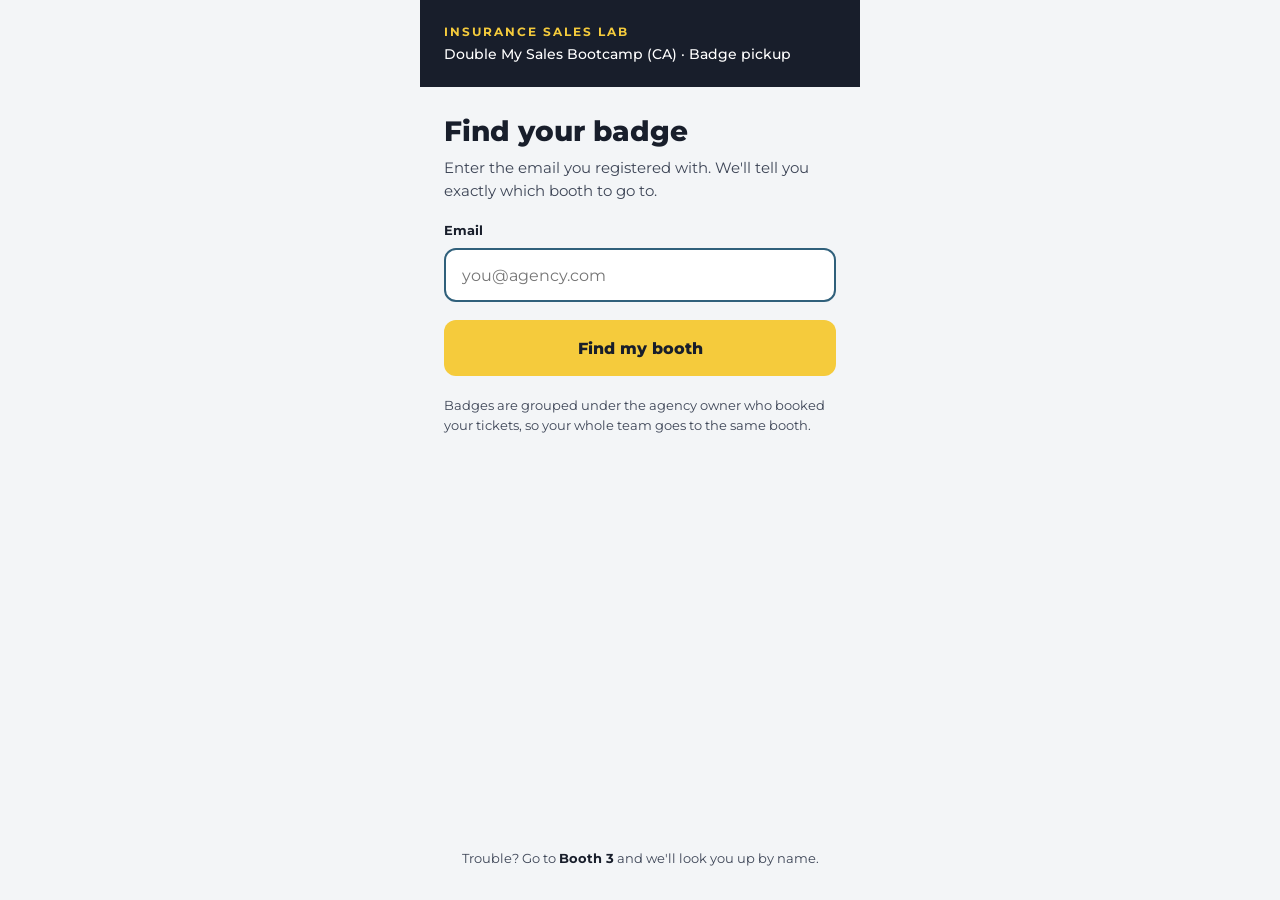
==== index.html @ 37328496 "Badge pickup pages for GitHub Pages + Apps Script backend v2 Attendee and staff pages call the Apps " ====
<!DOCTYPE html>
<html lang="en">
<head>
<meta charset="utf-8">
<meta name="viewport" content="width=device-width, initial-scale=1">
<meta name="robots" content="noindex, nofollow">
<title>Badge Pickup · Insurance Sales Lab</title>
<link rel="preconnect" href="https://fonts.googleapis.com">
<link rel="preconnect" href="https://fonts.gstatic.com" crossorigin>
<link href="https://fonts.googleapis.com/css2?family=Montserrat:wght@400;500;600;700;800&display=swap" rel="stylesheet">
<link rel="stylesheet" href="styles.css">
<style>
  .wrap { max-width: 440px; margin: 0 auto; min-height: 100vh; display: flex; flex-direction: column; }
  header { background: #181e2b; padding: 24px; }
  main { flex: 1; padding: 28px 24px; }
  section { display: flex; flex-direction: column; gap: 20px; }
  form { display: flex; flex-direction: column; gap: 10px; }
  .card { background: #fff; border-radius: 16px; padding: 20px; display: flex; flex-direction: column; gap: 14px; }
  .kicker { font-size: 12px; font-weight: 700; letter-spacing: 1px; color: #3d4556; }
  .big-name { font-size: 26px; font-weight: 800; }
  .rule { height: 1px; background: #e2e6eb; }
  .grid2 { display: grid; grid-template-columns: 1fr 1fr; gap: 12px; }
  .val { font-size: 15px; font-weight: 700; margin-top: 2px; }
  .booth { background: #0b7a75; color: #fff; border-radius: 20px; padding: 28px 24px; text-align: center; }
  .booth .go { font-size: 14px; font-weight: 600; letter-spacing: 1px; }
  .booth .num { font-size: 64px; font-weight: 800; line-height: 1; margin-top: 4px; }
  .ok { display: flex; align-items: center; gap: 10px; font-size: 15px; font-weight: 700; color: #0b7a75; }
  .note { padding: 16px; border-radius: 12px; background: #fdf3cf; font-size: 14px; line-height: 1.5; font-weight: 600; }
  .gold { background: #f5cb3c; border-radius: 20px; padding: 28px 24px; display: flex; flex-direction: column; gap: 12px; }
  .gold p { color: #181e2b; font-weight: 600; }
  .help { background: #30607b; color: #fff; border-radius: 16px; padding: 20px; }
  .help p { color: #fff; margin-top: 6px; }
  .match { text-align: left; background: #fff; border: 2px solid #e2e6eb; border-radius: 12px; padding: 14px 16px; font-size: 15px; color: #181e2b; cursor: pointer; width: 100%; }
  .match strong { display: block; font-weight: 800; }
  .match span { font-size: 13px; color: #3d4556; }
  footer { padding: 20px 24px 32px; font-size: 13px; line-height: 1.5; color: #3d4556; text-align: center; }
</style>
</head>
<body>
<div class="wrap">
  <header>
    <div class="brand">INSURANCE SALES LAB</div>
    <div class="sub"><span data-event></span> · Badge pickup</div>
  </header>
  <main>
    <div class="banner" id="net-err" role="alert" hidden style="margin-bottom:20px"></div>

    <!-- 1. Enter email -->
    <section id="s-form">
      <div>
        <h1>Find your badge</h1>
        <p style="margin-top:10px">Enter the email you registered with. We'll tell you exactly which booth to go to.</p>
      </div>
      <form id="email-form" novalidate>
        <label class="lbl" for="email">Email</label>
        <input class="field" id="email" type="email" inputmode="email" autocomplete="email" autocapitalize="off" spellcheck="false" placeholder="you@agency.com" maxlength="254">
        <button class="btn btn-gold" id="email-btn" type="submit" style="margin-top:8px">Find my booth</button>
      </form>
      <p class="muted">Badges are grouped under the agency owner who booked your tickets, so your whole team goes to the same booth.</p>
    </section>

    <!-- 2. Go to booth -->
    <section id="s-go" hidden>
      <div class="ok">
        <svg width="24" height="24" viewBox="0 0 24 24" fill="none" stroke="#0b7a75" stroke-width="2.5" stroke-linecap="round" stroke-linejoin="round" aria-hidden="true"><circle cx="12" cy="12" r="10"/><path d="m8 12 3 3 5-6"/></svg>
        <span>You're confirmed, <span id="go-first"></span></span>
      </div>
      <div class="booth"><div class="go">GO TO</div><div class="num" id="go-booth"></div></div>
      <div class="card">
        <div>
          <div class="kicker">YOUR BADGE IS UNDER</div>
          <div class="big-name" id="go-ao"></div>
          <div class="muted">Agency owner who booked your group</div>
        </div>
        <div class="rule"></div>
        <div class="grid2">
          <div><div class="muted">Attendee</div><div class="val" id="go-attendee"></div></div>
          <div><div class="muted">Group size</div><div class="val" id="go-size"></div></div>
        </div>
      </div>
      <div class="note">Show this screen to the team member at the booth. You'll pick up badges for your whole group.</div>
      <button class="btn-ghost" type="button" data-restart>Not you? Start over</button>
    </section>

    <!-- 3. Already picked up -->
    <section id="s-picked" hidden>
      <div class="gold">
        <h1>Your group's badges are already picked up!</h1>
        <p>Get with your team for your badge. No need to wait in line.</p>
      </div>
      <div class="card">
        <div>
          <div class="muted">Picked up by</div>
          <div class="big-name" id="pk-by" style="font-size:20px"></div>
          <div class="muted" id="pk-at"></div>
        </div>
        <div class="rule"></div>
        <div><div class="muted">Your group</div><div class="val" id="pk-group"></div></div>
      </div>
      <p class="muted" style="text-align:center">Can't find your team? Go to <strong id="pk-booth" style="color:#181e2b"></strong> and show this screen.</p>
      <button class="btn-ghost" type="button" data-restart>Not you? Start over</button>
    </section>

    <!-- 4. Not found -->
    <section id="s-notfound" hidden>
      <div>
        <h1>We couldn't find that email</h1>
        <p style="margin-top:10px">Check the spelling, or search by your first and last name instead.</p>
      </div>
      <form id="name-form" novalidate>
        <label class="lbl" for="name">Your first and last name</label>
        <input class="field" id="name" type="text" autocomplete="name" placeholder="Jane Smith" maxlength="100">
        <div class="err" id="name-err" role="alert" hidden></div>
        <button class="btn btn-gold" id="name-btn" type="submit" style="margin-top:8px">Search by name</button>
      </form>
      <button class="btn-ghost" type="button" data-restart>Try a different email</button>
      <div class="help">
        <strong>Still stuck?</strong>
        <p>Go to <strong>Booth <span data-help></span></strong>, our help desk. We'll look you up by your name or your agency owner's name.</p>
      </div>
    </section>

    <!-- 5. A few name matches -->
    <section id="s-matches" hidden>
      <div>
        <h1>Which one is you?</h1>
        <p style="margin-top:10px">Tap your name.</p>
      </div>
      <div id="match-list" style="display:flex;flex-direction:column;gap:10px"></div>
      <button class="btn-ghost" type="button" data-restart>Start over</button>
    </section>
  </main>
  <footer id="foot">Trouble? Go to <strong style="color:#181e2b">Booth <span data-help></span></strong> and we'll look you up by name.</footer>
</div>

<script src="config.js"></script>
<script>
  var CFG = window.BADGE_CONFIG;
  var SECTIONS = ['s-form', 's-go', 's-picked', 's-notfound', 's-matches'];
  function $(id) { return document.getElementById(id); }

  document.querySelectorAll('[data-event]').forEach(function (n) { n.textContent = CFG.EVENT_NAME; });
  document.querySelectorAll('[data-help]').forEach(function (n) { n.textContent = CFG.HELP_BOOTH; });

  function show(id) {
    SECTIONS.forEach(function (s) { $(s).hidden = (s !== id); });
    $('foot').hidden = (id !== 's-form');
    $('net-err').hidden = true;
    window.scrollTo(0, 0);
  }

  function busy(btn, on, label) {
    btn.disabled = on;
    btn.textContent = on ? 'Checking…' : label;
  }
  function idle() {
    busy($('email-btn'), false, 'Find my booth');
    busy($('name-btn'), false, 'Search by name');
  }

  function fail(err) {
    idle();
    var b = $('net-err');
    b.textContent = (err && err.message) || 'Something went wrong. Try again.';
    b.hidden = false;
  }

  function badges(n) { return n + (n === 1 ? ' badge' : ' badges'); }

  function nameError(msg) {
    $('name-err').textContent = msg;
    $('name-err').hidden = false;
  }

  function render(r) {
    idle();
    if (r.status === 'go') {
      $('go-first').textContent = r.firstName;
      $('go-booth').textContent = 'BOOTH ' + r.booth;
      $('go-ao').textContent = r.ao;
      $('go-attendee').textContent = r.attendee;
      $('go-size').textContent = badges(r.size);
      show('s-go');
    } else if (r.status === 'picked') {
      $('pk-by').textContent = r.pickedBy || 'Someone in your group';
      $('pk-at').textContent = 'at Booth ' + r.booth + (r.pickedAt ? ' · ' + r.pickedAt : '');
      $('pk-group').textContent = r.ao + ' · ' + badges(r.size);
      $('pk-booth').textContent = 'Booth ' + r.booth;
      show('s-picked');
    } else if (r.status === 'matches') {
      var list = $('match-list');
      list.innerHTML = '';
      r.matches.forEach(function (m) {
        var b = document.createElement('button');
        b.type = 'button';
        b.className = 'match';
        var s = document.createElement('strong');
        s.textContent = m.attendee;
        var sp = document.createElement('span');
        sp.textContent = 'Group: ' + m.ao;
        b.appendChild(s);
        b.appendChild(sp);
        b.addEventListener('click', function () { render(m); });
        list.appendChild(b);
      });
      show('s-matches');
    }
  }

  $('email-form').addEventListener('submit', function (e) {
    e.preventDefault();
    var v = $('email').value.trim();
    if (!v) { $('email').focus(); return; }
    busy($('email-btn'), true);
    badgeApi('lookupEmail', { email: v }).then(function (r) {
      if (r.status === 'notfound') {
        idle();
        $('name-err').hidden = true;
        show('s-notfound');
        return;
      }
      render(r);
    }, fail);
  });

  $('name-form').addEventListener('submit', function (e) {
    e.preventDefault();
    var v = $('name').value.trim();
    if (!v) { $('name').focus(); return; }
    $('name-err').hidden = true;
    busy($('name-btn'), true);
    badgeApi('lookupName', { name: v }).then(function (r) {
      idle();
      if (r.status === 'needfull') return nameError('Enter your first and last name.');
      if (r.status === 'toomany') return nameError('A few people match that. Type your full first and last name.');
      if (r.status === 'notfound') return nameError("No match for that name either. Go to Booth " + CFG.HELP_BOOTH + " and we'll find you.");
      render(r);
    }, fail);
  });

  document.querySelectorAll('[data-restart]').forEach(function (b) {
    b.addEventListener('click', function () {
      $('email').value = '';
      $('name').value = '';
      $('name-err').hidden = true;
      show('s-form');
    });
  });
</script>
</body>
</html>
---- styles.css ----
/* Shared styles for the attendee and staff pages. ISL brand: navy #181e2b, blue #30607b, green #0b7a75, gold #f5cb3c, Montserrat. */
* { box-sizing: border-box; }
[hidden] { display: none !important; }
html { -webkit-text-size-adjust: 100%; }
body { margin: 0; background: #f3f5f7; font-family: Montserrat, Arial, sans-serif; color: #181e2b; }
button, input, select { font-family: inherit; }
:focus-visible { outline: 3px solid #f5cb3c; outline-offset: 2px; }

.brand { font-size: 12px; font-weight: 700; letter-spacing: 2px; color: #f5cb3c; }
.sub { margin-top: 6px; font-size: 14px; font-weight: 500; color: #fff; }
h1 { margin: 0; font-size: 28px; font-weight: 800; line-height: 1.15; }
p { margin: 0; font-size: 15px; line-height: 1.5; color: #3d4556; }
.muted { font-size: 13px; color: #3d4556; }
.lbl { font-size: 13px; font-weight: 700; }
.sr-only { position: absolute; width: 1px; height: 1px; padding: 0; margin: -1px; overflow: hidden; clip: rect(0 0 0 0); border: 0; }

.field { height: 54px; width: 100%; border: 2px solid #30607b; border-radius: 12px; padding: 0 16px; font-size: 16px; background: #fff; color: #181e2b; }
.btn { height: 56px; width: 100%; border: 0; border-radius: 12px; font-size: 16px; font-weight: 800; cursor: pointer; }
.btn-gold { background: #f5cb3c; color: #181e2b; }
.btn-green { background: #0b7a75; color: #fff; }
.btn:disabled { opacity: .6; cursor: default; }
.btn-ghost { height: 48px; border: 0; background: transparent; color: #30607b; font-size: 15px; font-weight: 700; cursor: pointer; }

.err { font-size: 13px; font-weight: 600; color: #b4441c; }
.banner { padding: 14px 16px; border-radius: 12px; background: #fbe4dc; color: #7a2a10; font-size: 14px; font-weight: 600; line-height: 1.4; }
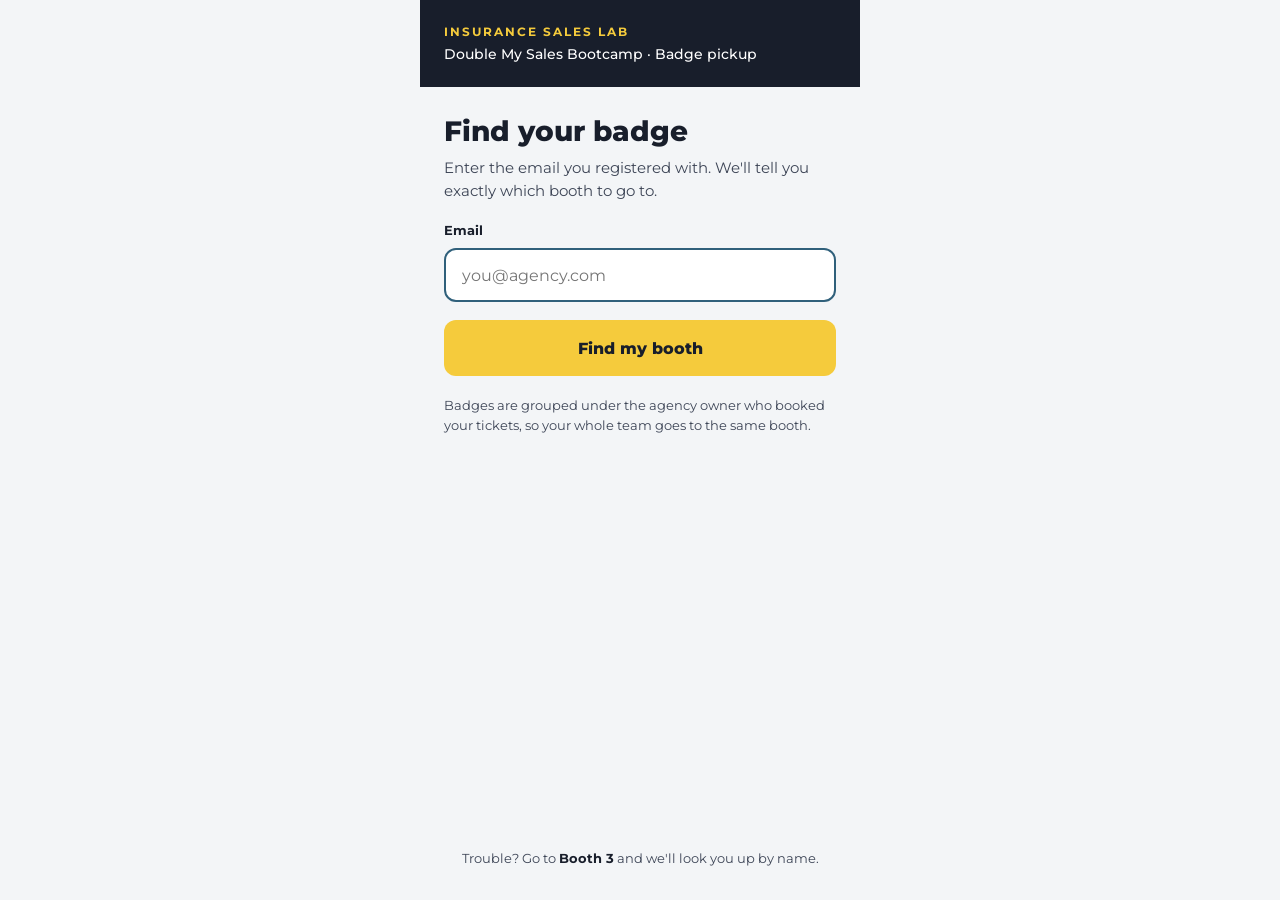
==== commit 09a1a726: "Not-found screen: send people to the help desk booth first Big 'Go to Booth 3' block like the booth " ====
--- a/index.html
+++ b/index.html
@@ -5,6 +5,9 @@
 <meta name="viewport" content="width=device-width, initial-scale=1">
 <meta name="robots" content="noindex, nofollow">
 <title>Badge Pickup · Insurance Sales Lab</title>
+<link rel="icon" href="favicon.ico" sizes="any">
+<link rel="icon" type="image/png" sizes="32x32" href="favicon-32.png">
+<link rel="apple-touch-icon" href="apple-touch-icon.png">
 <link rel="preconnect" href="https://fonts.googleapis.com">
 <link rel="preconnect" href="https://fonts.gstatic.com" crossorigin>
 <link href="https://fonts.googleapis.com/css2?family=Montserrat:wght@400;500;600;700;800&display=swap" rel="stylesheet">
@@ -33,6 +36,12 @@
   .match { text-align: left; background: #fff; border: 2px solid #e2e6eb; border-radius: 12px; padding: 14px 16px; font-size: 15px; color: #181e2b; cursor: pointer; width: 100%; }
   .match strong { display: block; font-weight: 800; }
   .match span { font-size: 13px; color: #3d4556; }
+  .booth-help { background: #30607b; }
+  .booth-sub { margin-top: 10px; font-size: 14px; font-weight: 600; }
+  .typed { font-size: 14px; word-break: break-all; }
+  .alt { display: flex; flex-direction: column; gap: 6px; margin-top: 4px; }
+  .alt form { margin-top: 6px; }
+  .btn-outline { background: #fff; color: #30607b; border: 2px solid #30607b; height: 52px; font-size: 15px; }
   footer { padding: 20px 24px 32px; font-size: 13px; line-height: 1.5; color: #3d4556; text-align: center; }
 </style>
 </head>
@@ -105,18 +114,22 @@
     <section id="s-notfound" hidden>
       <div>
         <h1>We couldn't find that email</h1>
-        <p style="margin-top:10px">Check the spelling, or search by your first and last name instead.</p>
-      </div>
-      <form id="name-form" novalidate>
-        <label class="lbl" for="name">Your first and last name</label>
-        <input class="field" id="name" type="text" autocomplete="name" placeholder="Jane Smith" maxlength="100">
-        <div class="err" id="name-err" role="alert" hidden></div>
-        <button class="btn btn-gold" id="name-btn" type="submit" style="margin-top:8px">Search by name</button>
-      </form>
-      <button class="btn-ghost" type="button" data-restart>Try a different email</button>
-      <div class="help">
-        <strong>Still stuck?</strong>
-        <p>Go to <strong>Booth <span data-help></span></strong>, our help desk. We'll look you up by your name or your agency owner's name.</p>
+        <p class="typed" style="margin-top:8px">You entered <strong id="nf-email"></strong></p>
+      </div>
+      <div class="booth booth-help">
+        <div class="go">GO TO</div>
+        <div class="num">BOOTH <span data-help></span></div>
+        <div class="booth-sub">Our help desk will look you up by name.</div>
+      </div>
+      <div class="alt">
+        <button class="btn btn-outline" type="button" data-restart>Try a different email</button>
+        <button class="btn-ghost" type="button" id="name-toggle" aria-expanded="false" aria-controls="name-form">Or search by your name</button>
+        <form id="name-form" novalidate hidden>
+          <label class="lbl" for="name">Your first and last name</label>
+          <input class="field" id="name" type="text" autocomplete="name" placeholder="Jane Smith" maxlength="100">
+          <div class="err" id="name-err" role="alert" hidden></div>
+          <button class="btn btn-gold" id="name-btn" type="submit" style="margin-top:8px">Search by name</button>
+        </form>
       </div>
     </section>
 
@@ -216,6 +229,10 @@
       if (r.status === 'notfound') {
         idle();
         $('name-err').hidden = true;
+        $('nf-email').textContent = v;
+        $('name-form').hidden = true;
+        $('name-toggle').hidden = false;
+        $('name-toggle').setAttribute('aria-expanded', 'false');
         show('s-notfound');
         return;
       }
@@ -233,9 +250,16 @@
       idle();
       if (r.status === 'needfull') return nameError('Enter your first and last name.');
       if (r.status === 'toomany') return nameError('A few people match that. Type your full first and last name.');
-      if (r.status === 'notfound') return nameError("No match for that name either. Go to Booth " + CFG.HELP_BOOTH + " and we'll find you.");
+      if (r.status === 'notfound') return nameError('No match for that name either. Head to Booth ' + CFG.HELP_BOOTH + ' above.');
       render(r);
     }, fail);
+  });
+
+  $('name-toggle').addEventListener('click', function () {
+    $('name-form').hidden = false;
+    $('name-toggle').hidden = true;
+    $('name-toggle').setAttribute('aria-expanded', 'true');
+    $('name').focus();
   });
 
   document.querySelectorAll('[data-restart]').forEach(function (b) {
@@ -244,6 +268,7 @@
       $('name').value = '';
       $('name-err').hidden = true;
       show('s-form');
+      $('email').focus();
     });
   });
 </script>
